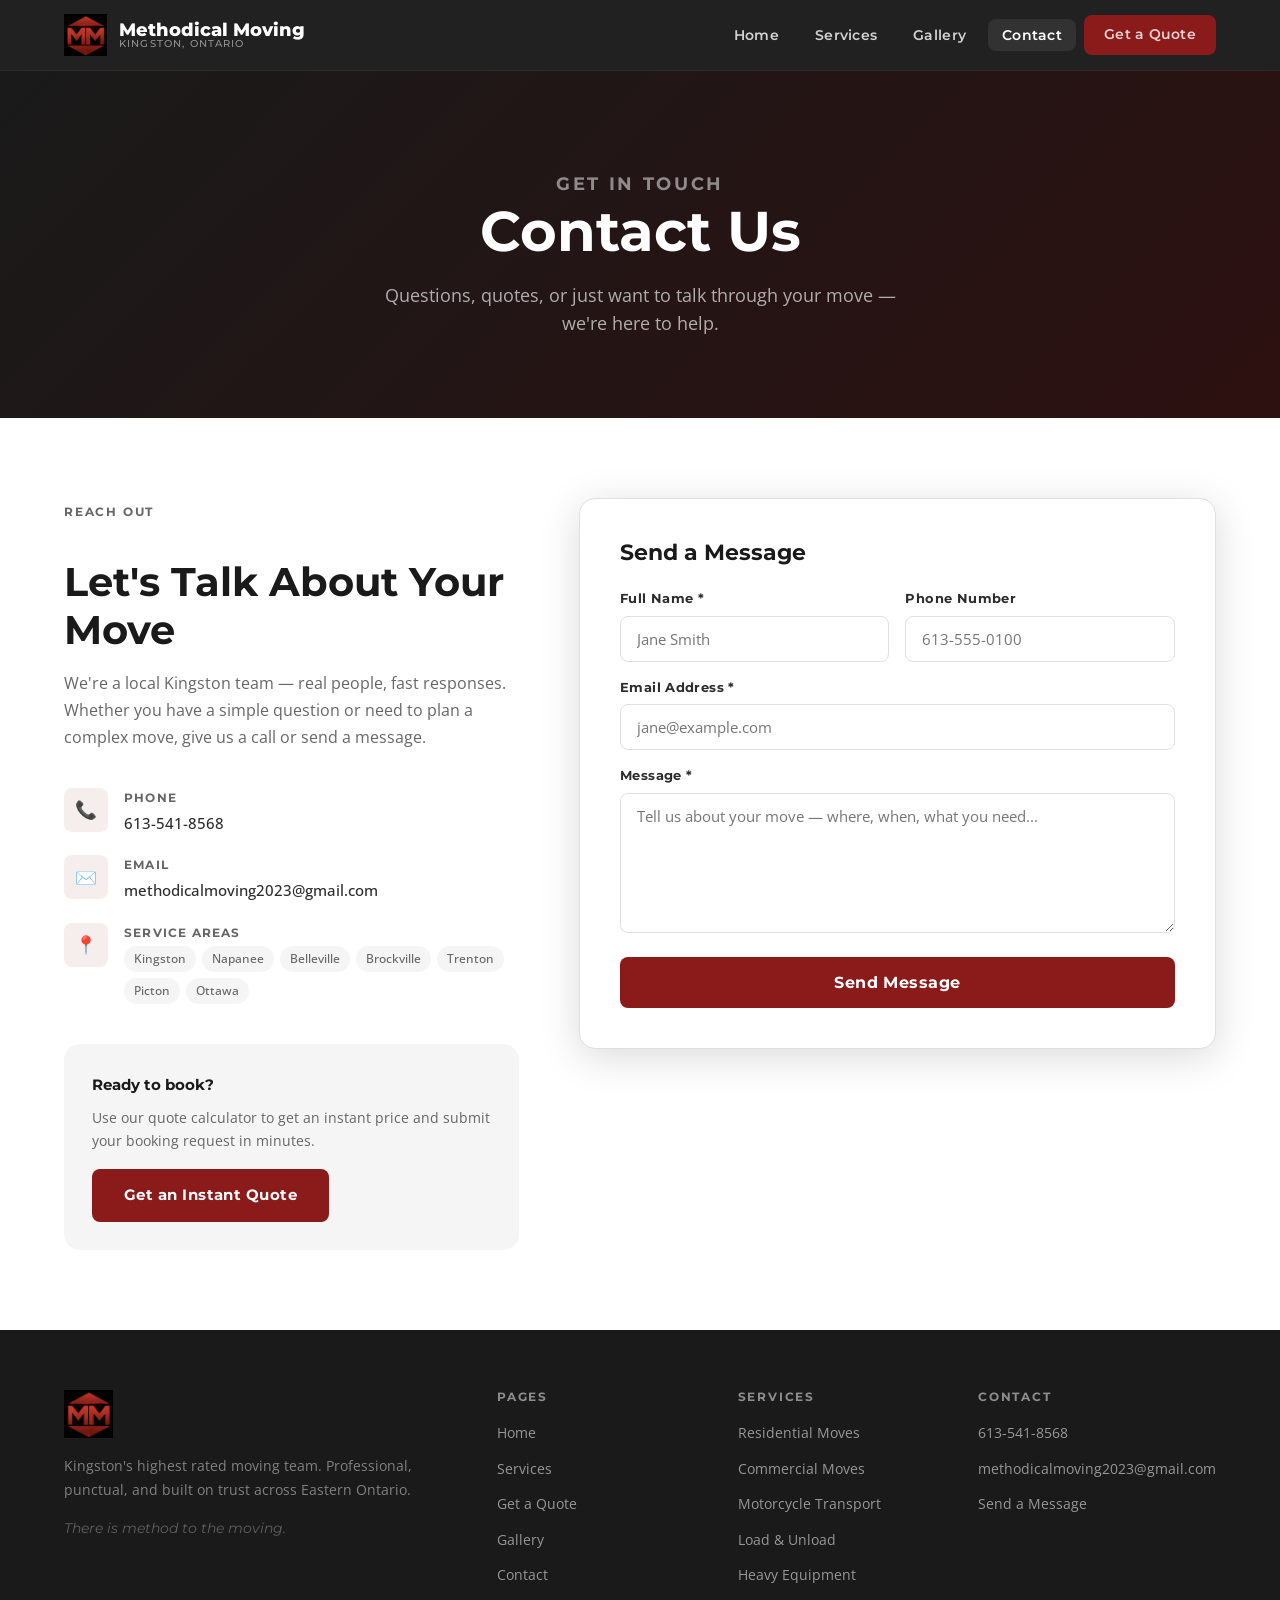
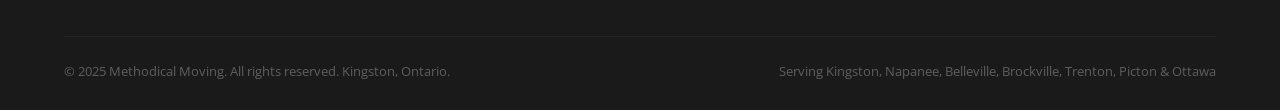
==== website/contact.html @ 70279912 "add all project files" ====
<!DOCTYPE html>
<html lang="en">
<head>
  <meta charset="UTF-8" />
  <meta name="viewport" content="width=device-width, initial-scale=1.0" />
  <meta name="description" content="Contact Methodical Moving — call, email, or send a message. Serving Kingston, Napanee, Belleville, Brockville, Trenton, Picton, and Ottawa." />
  <title>Contact — Methodical Moving</title>
  <link rel="stylesheet" href="css/styles.css" />
  <link rel="icon" href="assets/logo.png" type="image/png" />
</head>
<body>

<!-- NAVBAR -->
<nav class="navbar">
  <div class="navbar-inner">
    <a href="index.html" class="navbar-logo">
      <img src="assets/logo.png" alt="Methodical Moving Logo" onerror="this.style.display='none'" />
      <div class="navbar-logo-text">
        Methodical Moving
        <span>Kingston, Ontario</span>
      </div>
    </a>
    <ul class="navbar-links">
      <li><a href="index.html">Home</a></li>
      <li><a href="services.html">Services</a></li>
      <li><a href="gallery.html">Gallery</a></li>
      <li><a href="contact.html">Contact</a></li>
      <li><a href="quote.html" class="btn btn-primary">Get a Quote</a></li>
    </ul>
    <button class="hamburger" id="hamburger" aria-label="Open menu" aria-expanded="false">
      <span></span><span></span><span></span>
    </button>
  </div>
  <nav class="mobile-nav" id="mobileNav">
    <a href="index.html">Home</a>
    <a href="services.html">Services</a>
    <a href="gallery.html">Gallery</a>
    <a href="contact.html">Contact</a>
    <a href="quote.html" class="btn btn-primary">Get a Free Quote</a>
  </nav>
</nav>

<div class="page-content">

  <section class="page-hero">
    <div class="container">
      <p class="section-label" style="color:rgba(255,255,255,0.5);">Get in Touch</p>
      <h1>Contact Us</h1>
      <p>Questions, quotes, or just want to talk through your move — we're here to help.</p>
    </div>
  </section>

  <section class="contact-section">
    <div class="container">
      <div class="contact-grid">

        <!-- LEFT: INFO -->
        <div class="contact-info">
          <p class="section-label">Reach Out</p>
          <h2>Let's Talk About Your Move</h2>
          <p>We're a local Kingston team — real people, fast responses. Whether you have a simple question or need to plan a complex move, give us a call or send a message.</p>

          <div class="contact-items">

            <div class="contact-item">
              <div class="contact-icon">📞</div>
              <div>
                <div class="contact-item-label">Phone</div>
                <div class="contact-item-value">
                  <a href="tel:6135418568">613-541-8568</a>
                </div>
              </div>
            </div>

            <div class="contact-item">
              <div class="contact-icon">✉️</div>
              <div>
                <div class="contact-item-label">Email</div>
                <div class="contact-item-value">
                  <a href="mailto:methodicalmoving2023@gmail.com">methodicalmoving2023@gmail.com</a>
                </div>
              </div>
            </div>

            <div class="contact-item">
              <div class="contact-icon">📍</div>
              <div>
                <div class="contact-item-label">Service Areas</div>
                <div class="contact-areas">
                  <span class="contact-area-tag">Kingston</span>
                  <span class="contact-area-tag">Napanee</span>
                  <span class="contact-area-tag">Belleville</span>
                  <span class="contact-area-tag">Brockville</span>
                  <span class="contact-area-tag">Trenton</span>
                  <span class="contact-area-tag">Picton</span>
                  <span class="contact-area-tag">Ottawa</span>
                </div>
              </div>
            </div>

          </div>

          <div style="margin-top: 40px; padding: 28px; background: var(--light); border-radius: var(--radius-lg);">
            <p style="font-family:'Montserrat',sans-serif; font-weight:700; font-size:0.95rem; margin-bottom:8px; color:var(--dark);">Ready to book?</p>
            <p style="font-size:0.88rem; color:var(--text-light); margin-bottom:16px;">Use our quote calculator to get an instant price and submit your booking request in minutes.</p>
            <a href="quote.html" class="btn btn-primary">Get an Instant Quote</a>
          </div>
        </div>

        <!-- RIGHT: FORM -->
        <div class="contact-form-card">
          <h3>Send a Message</h3>
          <form id="contactForm" novalidate>
            <div class="form-grid">
              <div class="form-group">
                <label for="cName">Full Name *</label>
                <input type="text" id="cName" name="name" placeholder="Jane Smith" required />
              </div>
              <div class="form-group">
                <label for="cPhone">Phone Number</label>
                <input type="tel" id="cPhone" name="phone" placeholder="613-555-0100" />
              </div>
              <div class="form-group full">
                <label for="cEmail">Email Address *</label>
                <input type="email" id="cEmail" name="email" placeholder="jane@example.com" required />
              </div>
              <div class="form-group full">
                <label for="cMessage">Message *</label>
                <textarea id="cMessage" name="message" placeholder="Tell us about your move — where, when, what you need..." required style="min-height:140px;"></textarea>
              </div>
            </div>
            <div class="form-submit">
              <button type="submit" class="btn btn-primary">Send Message</button>
            </div>
          </form>

          <div class="contact-success" id="contactSuccess">
            <div style="font-size:3rem; margin-bottom:16px;">✓</div>
            <h3>Message Sent!</h3>
            <p>Thanks for reaching out. We'll get back to you shortly — usually within a few hours.</p>
          </div>
        </div>

      </div>
    </div>
  </section>

</div>

<!-- FOOTER -->
<footer class="footer">
  <div class="container">
    <div class="footer-grid">
      <div class="footer-brand">
        <img src="assets/logo.png" alt="Methodical Moving" onerror="this.style.display='none'" />
        <p>Kingston's highest rated moving team. Professional, punctual, and built on trust across Eastern Ontario.</p>
        <div class="footer-slogan">There is method to the moving.</div>
      </div>
      <div class="footer-col">
        <h4>Pages</h4>
        <ul>
          <li><a href="index.html">Home</a></li>
          <li><a href="services.html">Services</a></li>
          <li><a href="quote.html">Get a Quote</a></li>
          <li><a href="gallery.html">Gallery</a></li>
          <li><a href="contact.html">Contact</a></li>
        </ul>
      </div>
      <div class="footer-col">
        <h4>Services</h4>
        <ul>
          <li><a href="services.html">Residential Moves</a></li>
          <li><a href="services.html">Commercial Moves</a></li>
          <li><a href="services.html">Motorcycle Transport</a></li>
          <li><a href="services.html">Load & Unload</a></li>
          <li><a href="services.html">Heavy Equipment</a></li>
        </ul>
      </div>
      <div class="footer-col">
        <h4>Contact</h4>
        <ul>
          <li><a href="tel:6135418568">613-541-8568</a></li>
          <li><a href="mailto:methodicalmoving2023@gmail.com">methodicalmoving2023@gmail.com</a></li>
          <li><a href="contact.html">Send a Message</a></li>
        </ul>
      </div>
    </div>
    <div class="footer-bottom">
      <p>&copy; 2025 Methodical Moving. All rights reserved. Kingston, Ontario.</p>
      <p>Serving Kingston, Napanee, Belleville, Brockville, Trenton, Picton &amp; Ottawa</p>
    </div>
  </div>
</footer>

<script src="js/main.js"></script>
</body>
</html>
---- website/css/styles.css ----
/* ===========================
   METHODICAL MOVING — STYLES
   =========================== */

@import url('https://fonts.googleapis.com/css2?family=Montserrat:wght@400;600;700;800&family=Open+Sans:wght@400;500;600&display=swap');

:root {
  --primary:       #8B1A1A;
  --primary-light: #B22222;
  --primary-dark:  #6B1212;
  --dark:          #1a1a1a;
  --dark-mid:      #2d2d2d;
  --light:         #f5f5f5;
  --white:         #ffffff;
  --text:          #2c2c2c;
  --text-light:    #666666;
  --border:        #e0e0e0;
  --shadow:        0 4px 20px rgba(0,0,0,0.10);
  --shadow-lg:     0 8px 40px rgba(0,0,0,0.15);
  --radius:        8px;
  --radius-lg:     16px;
  --transition:    0.25s ease;
  --max-width:     1200px;
}

/* RESET */
*, *::before, *::after { box-sizing: border-box; margin: 0; padding: 0; }
html { scroll-behavior: smooth; }
body {
  font-family: 'Open Sans', sans-serif;
  color: var(--text);
  background: var(--white);
  line-height: 1.6;
  -webkit-font-smoothing: antialiased;
}
img { max-width: 100%; height: auto; display: block; }
a { text-decoration: none; color: inherit; }
ul { list-style: none; }
button { cursor: pointer; border: none; background: none; font-family: inherit; }

/* TYPOGRAPHY */
h1, h2, h3, h4 {
  font-family: 'Montserrat', sans-serif;
  font-weight: 700;
  line-height: 1.2;
}
h1 { font-size: clamp(2rem, 5vw, 3.5rem); }
h2 { font-size: clamp(1.6rem, 3.5vw, 2.5rem); }
h3 { font-size: clamp(1.1rem, 2vw, 1.4rem); }

/* LAYOUT */
.container {
  max-width: var(--max-width);
  margin: 0 auto;
  padding: 0 24px;
}
section { padding: 80px 0; }
.section-label {
  display: inline-block;
  font-family: 'Montserrat', sans-serif;
  font-size: 0.75rem;
  font-weight: 700;
  letter-spacing: 0.15em;
  text-transform: uppercase;
  color: var(--primary);
  margin-bottom: 12px;
}
.section-title {
  margin-bottom: 16px;
  color: var(--dark);
}
.section-subtitle {
  font-size: 1.05rem;
  color: var(--text-light);
  max-width: 620px;
  margin-bottom: 48px;
}

/* BUTTONS */
.btn {
  display: inline-flex;
  align-items: center;
  gap: 8px;
  padding: 14px 32px;
  border-radius: var(--radius);
  font-family: 'Montserrat', sans-serif;
  font-size: 0.95rem;
  font-weight: 700;
  letter-spacing: 0.03em;
  transition: all var(--transition);
}
.btn-primary {
  background: var(--primary);
  color: var(--white);
}
.btn-primary:hover {
  background: var(--primary-light);
  transform: translateY(-2px);
  box-shadow: 0 6px 20px rgba(139,26,26,0.4);
}
.btn-outline {
  border: 2px solid var(--white);
  color: var(--white);
}
.btn-outline:hover {
  background: var(--white);
  color: var(--primary);
}
.btn-dark {
  background: var(--dark);
  color: var(--white);
}
.btn-dark:hover {
  background: var(--dark-mid);
  transform: translateY(-2px);
}
.btn-lg { padding: 18px 40px; font-size: 1.05rem; }

/* ===========================
   NAVBAR
   =========================== */
.navbar {
  position: fixed;
  top: 0; left: 0; right: 0;
  z-index: 1000;
  background: rgba(26,26,26,0.97);
  backdrop-filter: blur(12px);
  border-bottom: 1px solid rgba(255,255,255,0.06);
  transition: all var(--transition);
}
.navbar-inner {
  display: flex;
  align-items: center;
  justify-content: space-between;
  height: 70px;
  max-width: var(--max-width);
  margin: 0 auto;
  padding: 0 24px;
}
.navbar-logo {
  display: flex;
  align-items: center;
  gap: 12px;
}
.navbar-logo img {
  height: 42px;
  width: auto;
}
.navbar-logo-text {
  font-family: 'Montserrat', sans-serif;
  font-weight: 800;
  font-size: 1.1rem;
  color: var(--white);
  line-height: 1.1;
}
.navbar-logo-text span {
  display: block;
  font-size: 0.6rem;
  font-weight: 500;
  letter-spacing: 0.12em;
  text-transform: uppercase;
  color: rgba(255,255,255,0.5);
}
.navbar-links {
  display: flex;
  align-items: center;
  gap: 8px;
}
.navbar-links a {
  font-family: 'Montserrat', sans-serif;
  font-size: 0.85rem;
  font-weight: 600;
  color: rgba(255,255,255,0.8);
  padding: 8px 14px;
  border-radius: var(--radius);
  transition: all var(--transition);
  letter-spacing: 0.02em;
}
.navbar-links a:hover,
.navbar-links a.active {
  color: var(--white);
  background: rgba(255,255,255,0.08);
}
.navbar-links .btn-primary {
  padding: 9px 20px;
  font-size: 0.85rem;
}
.navbar-links .btn-primary:hover {
  transform: none;
}
.hamburger {
  display: none;
  flex-direction: column;
  gap: 5px;
  padding: 6px;
  border-radius: var(--radius);
  transition: background var(--transition);
}
.hamburger:hover { background: rgba(255,255,255,0.08); }
.hamburger span {
  display: block;
  width: 24px;
  height: 2px;
  background: var(--white);
  border-radius: 2px;
  transition: all var(--transition);
}
.hamburger.open span:nth-child(1) { transform: translateY(7px) rotate(45deg); }
.hamburger.open span:nth-child(2) { opacity: 0; }
.hamburger.open span:nth-child(3) { transform: translateY(-7px) rotate(-45deg); }

/* Mobile Nav */
.mobile-nav {
  display: none;
  flex-direction: column;
  background: var(--dark-mid);
  border-top: 1px solid rgba(255,255,255,0.08);
  padding: 16px 24px;
  gap: 4px;
}
.mobile-nav.open { display: flex; }
.mobile-nav a {
  font-family: 'Montserrat', sans-serif;
  font-size: 0.95rem;
  font-weight: 600;
  color: rgba(255,255,255,0.85);
  padding: 12px 16px;
  border-radius: var(--radius);
  transition: all var(--transition);
}
.mobile-nav a:hover { background: rgba(255,255,255,0.08); color: var(--white); }
.mobile-nav .btn-primary {
  margin-top: 8px;
  text-align: center;
  padding: 14px;
  justify-content: center;
}

/* Page offset for fixed nav */
.page-content { padding-top: 70px; }

/* ===========================
   HERO
   =========================== */
.hero {
  min-height: 100vh;
  background: linear-gradient(135deg, #1a1a1a 0%, #2d1010 50%, #1a1a1a 100%);
  display: flex;
  align-items: center;
  position: relative;
  overflow: hidden;
}
.hero::before {
  content: '';
  position: absolute;
  inset: 0;
  background:
    radial-gradient(ellipse at 20% 50%, rgba(139,26,26,0.2) 0%, transparent 60%),
    radial-gradient(ellipse at 80% 20%, rgba(139,26,26,0.1) 0%, transparent 50%);
}
.hero-inner {
  position: relative;
  z-index: 1;
  display: flex;
  align-items: center;
  gap: 60px;
  padding: 100px 0 80px;
}
.hero-content { flex: 1; }
.hero-logo {
  width: 160px;
  margin-bottom: 32px;
}
.hero-eyebrow {
  font-family: 'Montserrat', sans-serif;
  font-size: 0.75rem;
  font-weight: 700;
  letter-spacing: 0.2em;
  text-transform: uppercase;
  color: var(--primary-light);
  margin-bottom: 16px;
}
.hero h1 {
  color: var(--white);
  margin-bottom: 20px;
  font-weight: 800;
}
.hero h1 em {
  font-style: normal;
  color: var(--primary-light);
}
.hero-sub {
  font-size: 1.15rem;
  color: rgba(255,255,255,0.7);
  margin-bottom: 12px;
}
.hero-slogan {
  font-family: 'Montserrat', sans-serif;
  font-size: 1rem;
  font-style: italic;
  color: rgba(255,255,255,0.45);
  margin-bottom: 40px;
  letter-spacing: 0.02em;
}
.hero-actions {
  display: flex;
  gap: 16px;
  flex-wrap: wrap;
}
.hero-badges {
  display: flex;
  gap: 24px;
  margin-top: 48px;
  flex-wrap: wrap;
}
.hero-badge {
  display: flex;
  align-items: center;
  gap: 8px;
  color: rgba(255,255,255,0.6);
  font-size: 0.85rem;
  font-family: 'Montserrat', sans-serif;
  font-weight: 600;
}
.hero-badge svg { color: var(--primary-light); }

/* ===========================
   ABOUT
   =========================== */
.about { background: var(--white); }
.about-grid {
  display: grid;
  grid-template-columns: 1fr 1fr;
  gap: 80px;
  align-items: center;
}
.about-stats {
  display: grid;
  grid-template-columns: 1fr 1fr;
  gap: 24px;
  margin-top: 40px;
}
.stat-card {
  background: var(--light);
  border-radius: var(--radius-lg);
  padding: 24px;
  border-left: 4px solid var(--primary);
}
.stat-number {
  font-family: 'Montserrat', sans-serif;
  font-size: 2rem;
  font-weight: 800;
  color: var(--primary);
  line-height: 1;
  margin-bottom: 4px;
}
.stat-label {
  font-size: 0.85rem;
  color: var(--text-light);
  font-weight: 500;
}
.about-image-wrap {
  position: relative;
  border-radius: var(--radius-lg);
  overflow: hidden;
  box-shadow: var(--shadow-lg);
}
.about-image-wrap img {
  width: 100%;
  height: 420px;
  object-fit: cover;
}
.about-image-badge {
  position: absolute;
  bottom: 20px;
  left: 20px;
  background: var(--primary);
  color: var(--white);
  padding: 12px 20px;
  border-radius: var(--radius);
  font-family: 'Montserrat', sans-serif;
  font-weight: 700;
  font-size: 0.9rem;
}

/* ===========================
   SERVICES PREVIEW
   =========================== */
.services-preview { background: var(--light); }
.services-grid {
  display: grid;
  grid-template-columns: repeat(auto-fit, minmax(220px, 1fr));
  gap: 24px;
}
.service-card {
  background: var(--white);
  border-radius: var(--radius-lg);
  padding: 32px 24px;
  box-shadow: var(--shadow);
  transition: all var(--transition);
  border-bottom: 3px solid transparent;
}
.service-card:hover {
  transform: translateY(-6px);
  box-shadow: var(--shadow-lg);
  border-bottom-color: var(--primary);
}
.service-icon {
  width: 52px;
  height: 52px;
  background: rgba(139,26,26,0.08);
  border-radius: var(--radius);
  display: flex;
  align-items: center;
  justify-content: center;
  margin-bottom: 20px;
  color: var(--primary);
  font-size: 1.5rem;
}
.service-card h3 {
  margin-bottom: 10px;
  font-size: 1.05rem;
}
.service-card p {
  font-size: 0.9rem;
  color: var(--text-light);
  line-height: 1.6;
}

/* ===========================
   TESTIMONIALS
   =========================== */
.testimonials { background: var(--dark); }
.testimonials .section-label { color: var(--primary-light); }
.testimonials .section-title { color: var(--white); }
.testimonials .section-subtitle { color: rgba(255,255,255,0.55); }
.testimonials-grid {
  display: grid;
  grid-template-columns: repeat(auto-fit, minmax(300px, 1fr));
  gap: 24px;
}
.testimonial-card {
  background: var(--dark-mid);
  border-radius: var(--radius-lg);
  padding: 28px;
  border: 1px solid rgba(255,255,255,0.06);
  transition: all var(--transition);
}
.testimonial-card:hover {
  border-color: rgba(139,26,26,0.4);
  transform: translateY(-4px);
}
.stars {
  display: flex;
  gap: 3px;
  margin-bottom: 16px;
}
.stars span { color: #FFB800; font-size: 1rem; }
.testimonial-text {
  color: rgba(255,255,255,0.8);
  font-size: 0.93rem;
  line-height: 1.7;
  margin-bottom: 20px;
  font-style: italic;
}
.testimonial-author {
  display: flex;
  align-items: center;
  gap: 12px;
}
.author-avatar {
  width: 40px;
  height: 40px;
  border-radius: 50%;
  background: var(--primary);
  display: flex;
  align-items: center;
  justify-content: center;
  font-family: 'Montserrat', sans-serif;
  font-weight: 700;
  font-size: 0.9rem;
  color: var(--white);
  flex-shrink: 0;
}
.author-name {
  font-family: 'Montserrat', sans-serif;
  font-weight: 600;
  font-size: 0.9rem;
  color: var(--white);
}
.author-date {
  font-size: 0.78rem;
  color: rgba(255,255,255,0.35);
}

/* ===========================
   CTA BANNER
   =========================== */
.cta-banner {
  background: linear-gradient(135deg, var(--primary-dark), var(--primary-light));
  padding: 80px 0;
  text-align: center;
}
.cta-banner h2 {
  color: var(--white);
  margin-bottom: 16px;
}
.cta-banner p {
  color: rgba(255,255,255,0.8);
  font-size: 1.1rem;
  margin-bottom: 36px;
  max-width: 520px;
  margin-left: auto;
  margin-right: auto;
}

/* ===========================
   SERVICES PAGE
   =========================== */
.page-hero {
  background: linear-gradient(135deg, #1a1a1a 0%, #2d1010 100%);
  padding: 100px 0 80px;
  text-align: center;
}
.page-hero h1 { color: var(--white); margin-bottom: 16px; }
.page-hero p {
  color: rgba(255,255,255,0.65);
  font-size: 1.1rem;
  max-width: 540px;
  margin: 0 auto;
}

.services-full { background: var(--white); }
.service-row {
  display: grid;
  grid-template-columns: 80px 1fr;
  gap: 28px;
  padding: 36px 0;
  border-bottom: 1px solid var(--border);
  align-items: start;
}
.service-row:last-child { border-bottom: none; }
.service-row-icon {
  width: 64px;
  height: 64px;
  background: rgba(139,26,26,0.08);
  border-radius: var(--radius-lg);
  display: flex;
  align-items: center;
  justify-content: center;
  font-size: 1.8rem;
  flex-shrink: 0;
  color: var(--primary);
}
.service-row-content h3 {
  font-size: 1.3rem;
  margin-bottom: 10px;
  color: var(--dark);
}
.service-row-content p {
  color: var(--text-light);
  line-height: 1.7;
  margin-bottom: 14px;
}
.service-tags {
  display: flex;
  flex-wrap: wrap;
  gap: 8px;
}
.service-tag {
  background: var(--light);
  color: var(--text-light);
  font-size: 0.78rem;
  font-weight: 600;
  padding: 4px 12px;
  border-radius: 20px;
  font-family: 'Montserrat', sans-serif;
}
.service-areas {
  background: var(--light);
  border-radius: var(--radius-lg);
  padding: 32px;
  margin-top: 48px;
}
.service-areas h3 {
  margin-bottom: 16px;
  color: var(--dark);
}
.area-pills {
  display: flex;
  flex-wrap: wrap;
  gap: 10px;
}
.area-pill {
  background: var(--white);
  border: 1.5px solid var(--border);
  border-radius: 30px;
  padding: 8px 20px;
  font-family: 'Montserrat', sans-serif;
  font-size: 0.85rem;
  font-weight: 600;
  color: var(--text);
  display: flex;
  align-items: center;
  gap: 6px;
}
.area-pill::before {
  content: '📍';
  font-size: 0.8rem;
}

/* ===========================
   QUOTE CALCULATOR
   =========================== */
.quote-section { background: var(--light); }
.quote-card {
  background: var(--white);
  border-radius: var(--radius-lg);
  box-shadow: var(--shadow-lg);
  padding: 48px;
  max-width: 780px;
  margin: 0 auto;
}
.quote-step { margin-bottom: 40px; }
.quote-step-label {
  font-family: 'Montserrat', sans-serif;
  font-size: 0.7rem;
  font-weight: 700;
  text-transform: uppercase;
  letter-spacing: 0.15em;
  color: var(--primary);
  margin-bottom: 8px;
}
.quote-step h3 {
  font-size: 1.15rem;
  margin-bottom: 20px;
  color: var(--dark);
}
.city-grid {
  display: grid;
  grid-template-columns: repeat(auto-fill, minmax(130px, 1fr));
  gap: 10px;
}
.city-btn {
  padding: 14px 10px;
  border-radius: var(--radius);
  border: 2px solid var(--border);
  background: var(--white);
  font-family: 'Montserrat', sans-serif;
  font-size: 0.88rem;
  font-weight: 600;
  color: var(--text);
  text-align: center;
  transition: all var(--transition);
  cursor: pointer;
}
.city-btn:hover {
  border-color: var(--primary);
  color: var(--primary);
}
.city-btn.selected {
  border-color: var(--primary);
  background: var(--primary);
  color: var(--white);
}
.helpers-grid {
  display: grid;
  grid-template-columns: repeat(4, 1fr);
  gap: 10px;
}
.helper-btn {
  padding: 18px 10px;
  border-radius: var(--radius);
  border: 2px solid var(--border);
  background: var(--white);
  font-family: 'Montserrat', sans-serif;
  font-weight: 700;
  font-size: 1.3rem;
  color: var(--text);
  text-align: center;
  transition: all var(--transition);
  cursor: pointer;
}
.helper-btn span {
  display: block;
  font-size: 0.7rem;
  font-weight: 600;
  color: var(--text-light);
  margin-top: 4px;
}
.helper-btn:hover {
  border-color: var(--primary);
  color: var(--primary);
}
.helper-btn.selected {
  border-color: var(--primary);
  background: var(--primary);
  color: var(--white);
}
.helper-btn.selected span { color: rgba(255,255,255,0.7); }

/* Slider */
.slider-wrap { position: relative; }
.hours-slider {
  width: 100%;
  -webkit-appearance: none;
  height: 6px;
  border-radius: 3px;
  background: var(--border);
  outline: none;
  cursor: pointer;
  margin: 16px 0;
}
.hours-slider::-webkit-slider-thumb {
  -webkit-appearance: none;
  width: 24px;
  height: 24px;
  border-radius: 50%;
  background: var(--primary);
  cursor: pointer;
  box-shadow: 0 2px 8px rgba(139,26,26,0.4);
  transition: transform var(--transition);
}
.hours-slider::-webkit-slider-thumb:hover { transform: scale(1.2); }
.slider-labels {
  display: flex;
  justify-content: space-between;
  font-size: 0.78rem;
  color: var(--text-light);
  font-family: 'Montserrat', sans-serif;
  font-weight: 600;
}
.hours-display {
  text-align: center;
  font-family: 'Montserrat', sans-serif;
  font-size: 1.8rem;
  font-weight: 800;
  color: var(--primary);
  margin-bottom: 8px;
}
.hours-display span { font-size: 1rem; font-weight: 600; color: var(--text-light); }

/* Price Display */
.price-display {
  background: linear-gradient(135deg, var(--dark), var(--dark-mid));
  border-radius: var(--radius-lg);
  padding: 36px;
  text-align: center;
  margin-bottom: 32px;
}
.price-label {
  font-family: 'Montserrat', sans-serif;
  font-size: 0.75rem;
  font-weight: 700;
  letter-spacing: 0.15em;
  text-transform: uppercase;
  color: rgba(255,255,255,0.5);
  margin-bottom: 12px;
}
.price-amount {
  font-family: 'Montserrat', sans-serif;
  font-size: clamp(3rem, 8vw, 4.5rem);
  font-weight: 800;
  color: var(--white);
  line-height: 1;
  margin-bottom: 8px;
  transition: all 0.3s ease;
}
.price-placeholder {
  font-family: 'Montserrat', sans-serif;
  font-size: 1.2rem;
  color: rgba(255,255,255,0.35);
  font-style: italic;
}
.price-breakdown {
  font-size: 0.83rem;
  color: rgba(255,255,255,0.45);
  margin-top: 8px;
}
.price-note {
  background: rgba(139,26,26,0.08);
  border-left: 3px solid var(--primary);
  border-radius: 0 var(--radius) var(--radius) 0;
  padding: 14px 18px;
  font-size: 0.88rem;
  color: var(--text-light);
  margin-bottom: 40px;
  line-height: 1.6;
}

/* Booking Form */
.booking-form { border-top: 1px solid var(--border); padding-top: 40px; }
.booking-form h3 {
  margin-bottom: 8px;
  color: var(--dark);
}
.booking-form .form-sub {
  color: var(--text-light);
  font-size: 0.9rem;
  margin-bottom: 28px;
}
.form-grid {
  display: grid;
  grid-template-columns: 1fr 1fr;
  gap: 16px;
}
.form-group { display: flex; flex-direction: column; gap: 6px; }
.form-group.full { grid-column: 1 / -1; }
.form-group label {
  font-family: 'Montserrat', sans-serif;
  font-size: 0.8rem;
  font-weight: 700;
  color: var(--text);
  letter-spacing: 0.03em;
}
.form-group input,
.form-group select,
.form-group textarea {
  padding: 12px 16px;
  border: 1.5px solid var(--border);
  border-radius: var(--radius);
  font-family: 'Open Sans', sans-serif;
  font-size: 0.95rem;
  color: var(--text);
  background: var(--white);
  transition: border-color var(--transition);
  outline: none;
}
.form-group input:focus,
.form-group select:focus,
.form-group textarea:focus {
  border-color: var(--primary);
  box-shadow: 0 0 0 3px rgba(139,26,26,0.08);
}
.form-group textarea { min-height: 100px; resize: vertical; }
.form-submit {
  margin-top: 24px;
  text-align: center;
}
.form-submit .btn {
  width: 100%;
  justify-content: center;
  padding: 16px;
  font-size: 1rem;
}

/* Payment success */
.payment-info {
  display: none;
  background: linear-gradient(135deg, #0d4a0d, #1a6b1a);
  border-radius: var(--radius-lg);
  padding: 36px;
  text-align: center;
  margin-top: 24px;
}
.payment-info.show { display: block; }
.payment-info h3 {
  color: var(--white);
  font-size: 1.4rem;
  margin-bottom: 12px;
}
.payment-info p {
  color: rgba(255,255,255,0.85);
  margin-bottom: 20px;
  line-height: 1.6;
}
.payment-method {
  background: rgba(255,255,255,0.1);
  border-radius: var(--radius);
  padding: 16px 24px;
  display: inline-block;
  color: var(--white);
  font-family: 'Montserrat', sans-serif;
  font-weight: 600;
  font-size: 0.95rem;
}

/* ===========================
   GALLERY
   =========================== */
.gallery-section { background: var(--white); }
.gallery-grid {
  display: grid;
  grid-template-columns: repeat(auto-fill, minmax(280px, 1fr));
  gap: 20px;
}
.gallery-item {
  border-radius: var(--radius-lg);
  overflow: hidden;
  box-shadow: var(--shadow);
  transition: all var(--transition);
  position: relative;
  background: var(--light);
}
.gallery-item:hover {
  transform: translateY(-6px);
  box-shadow: var(--shadow-lg);
}
.gallery-item img {
  width: 100%;
  height: 240px;
  object-fit: cover;
  transition: transform 0.4s ease;
}
.gallery-item:hover img { transform: scale(1.05); }
.gallery-caption {
  padding: 14px 16px;
  font-family: 'Montserrat', sans-serif;
  font-size: 0.85rem;
  font-weight: 600;
  color: var(--text);
}

/* ===========================
   CONTACT
   =========================== */
.contact-section { background: var(--white); }
.contact-grid {
  display: grid;
  grid-template-columns: 1fr 1.4fr;
  gap: 60px;
  align-items: start;
}
.contact-info h2 { margin-bottom: 16px; color: var(--dark); }
.contact-info p {
  color: var(--text-light);
  margin-bottom: 36px;
  line-height: 1.7;
}
.contact-items { display: flex; flex-direction: column; gap: 20px; }
.contact-item {
  display: flex;
  gap: 16px;
  align-items: flex-start;
}
.contact-icon {
  width: 44px;
  height: 44px;
  border-radius: var(--radius);
  background: rgba(139,26,26,0.08);
  display: flex;
  align-items: center;
  justify-content: center;
  font-size: 1.1rem;
  flex-shrink: 0;
  color: var(--primary);
}
.contact-item-label {
  font-family: 'Montserrat', sans-serif;
  font-size: 0.75rem;
  font-weight: 700;
  text-transform: uppercase;
  letter-spacing: 0.1em;
  color: var(--text-light);
  margin-bottom: 4px;
}
.contact-item-value {
  font-size: 0.95rem;
  color: var(--text);
  font-weight: 500;
}
.contact-item-value a:hover { color: var(--primary); }
.contact-areas {
  display: flex;
  flex-wrap: wrap;
  gap: 6px;
  margin-top: 4px;
}
.contact-area-tag {
  background: var(--light);
  padding: 3px 10px;
  border-radius: 20px;
  font-size: 0.78rem;
  color: var(--text-light);
  font-weight: 500;
}
.contact-form-card {
  background: var(--white);
  border-radius: var(--radius-lg);
  box-shadow: var(--shadow-lg);
  padding: 40px;
  border: 1px solid var(--border);
}
.contact-form-card h3 { margin-bottom: 24px; color: var(--dark); }
.contact-success {
  display: none;
  text-align: center;
  padding: 40px 20px;
}
.contact-success.show { display: block; }
.contact-success h3 { color: var(--primary); margin-bottom: 12px; }
.contact-success p { color: var(--text-light); }

/* ===========================
   FOOTER
   =========================== */
.footer {
  background: var(--dark);
  padding: 60px 0 28px;
}
.footer-grid {
  display: grid;
  grid-template-columns: 2fr 1fr 1fr 1fr;
  gap: 48px;
  margin-bottom: 48px;
}
.footer-brand img { height: 48px; margin-bottom: 16px; }
.footer-brand p {
  color: rgba(255,255,255,0.45);
  font-size: 0.88rem;
  line-height: 1.7;
  margin-bottom: 16px;
}
.footer-slogan {
  font-family: 'Montserrat', sans-serif;
  font-style: italic;
  font-size: 0.85rem;
  color: rgba(255,255,255,0.3);
}
.footer-col h4 {
  font-family: 'Montserrat', sans-serif;
  font-size: 0.75rem;
  font-weight: 700;
  letter-spacing: 0.15em;
  text-transform: uppercase;
  color: rgba(255,255,255,0.5);
  margin-bottom: 16px;
}
.footer-col ul { display: flex; flex-direction: column; gap: 10px; }
.footer-col ul a {
  font-size: 0.88rem;
  color: rgba(255,255,255,0.55);
  transition: color var(--transition);
}
.footer-col ul a:hover { color: var(--white); }
.footer-bottom {
  border-top: 1px solid rgba(255,255,255,0.06);
  padding-top: 24px;
  display: flex;
  justify-content: space-between;
  align-items: center;
  flex-wrap: wrap;
  gap: 12px;
}
.footer-bottom p {
  font-size: 0.8rem;
  color: rgba(255,255,255,0.3);
}

/* ===========================
   UTILITIES
   =========================== */
.text-center { text-align: center; }
.text-center .section-subtitle { margin-left: auto; margin-right: auto; }

/* ===========================
   RESPONSIVE
   =========================== */
@media (max-width: 900px) {
  section { padding: 60px 0; }
  .hero-inner { flex-direction: column; text-align: center; padding: 80px 0 60px; }
  .hero-actions { justify-content: center; }
  .hero-badges { justify-content: center; }
  .hero-logo { margin: 0 auto 24px; }
  .about-grid { grid-template-columns: 1fr; gap: 40px; }
  .about-image-wrap { order: -1; }
  .about-image-wrap img { height: 300px; }
  .contact-grid { grid-template-columns: 1fr; gap: 40px; }
  .footer-grid { grid-template-columns: 1fr 1fr; gap: 32px; }
  .form-grid { grid-template-columns: 1fr; }
  .quote-card { padding: 32px 24px; }
  .helpers-grid { grid-template-columns: repeat(2, 1fr); }
}

@media (max-width: 640px) {
  .navbar-links { display: none; }
  .hamburger { display: flex; }
  section { padding: 48px 0; }
  .services-grid { grid-template-columns: 1fr; }
  .testimonials-grid { grid-template-columns: 1fr; }
  .gallery-grid { grid-template-columns: repeat(2, 1fr); gap: 12px; }
  .gallery-item img { height: 160px; }
  .footer-grid { grid-template-columns: 1fr; gap: 28px; }
  .footer-bottom { flex-direction: column; text-align: center; }
  .city-grid { grid-template-columns: repeat(2, 1fr); }
  .helpers-grid { grid-template-columns: repeat(2, 1fr); }
  .price-amount { font-size: 3rem; }
  .about-stats { grid-template-columns: 1fr; }
}
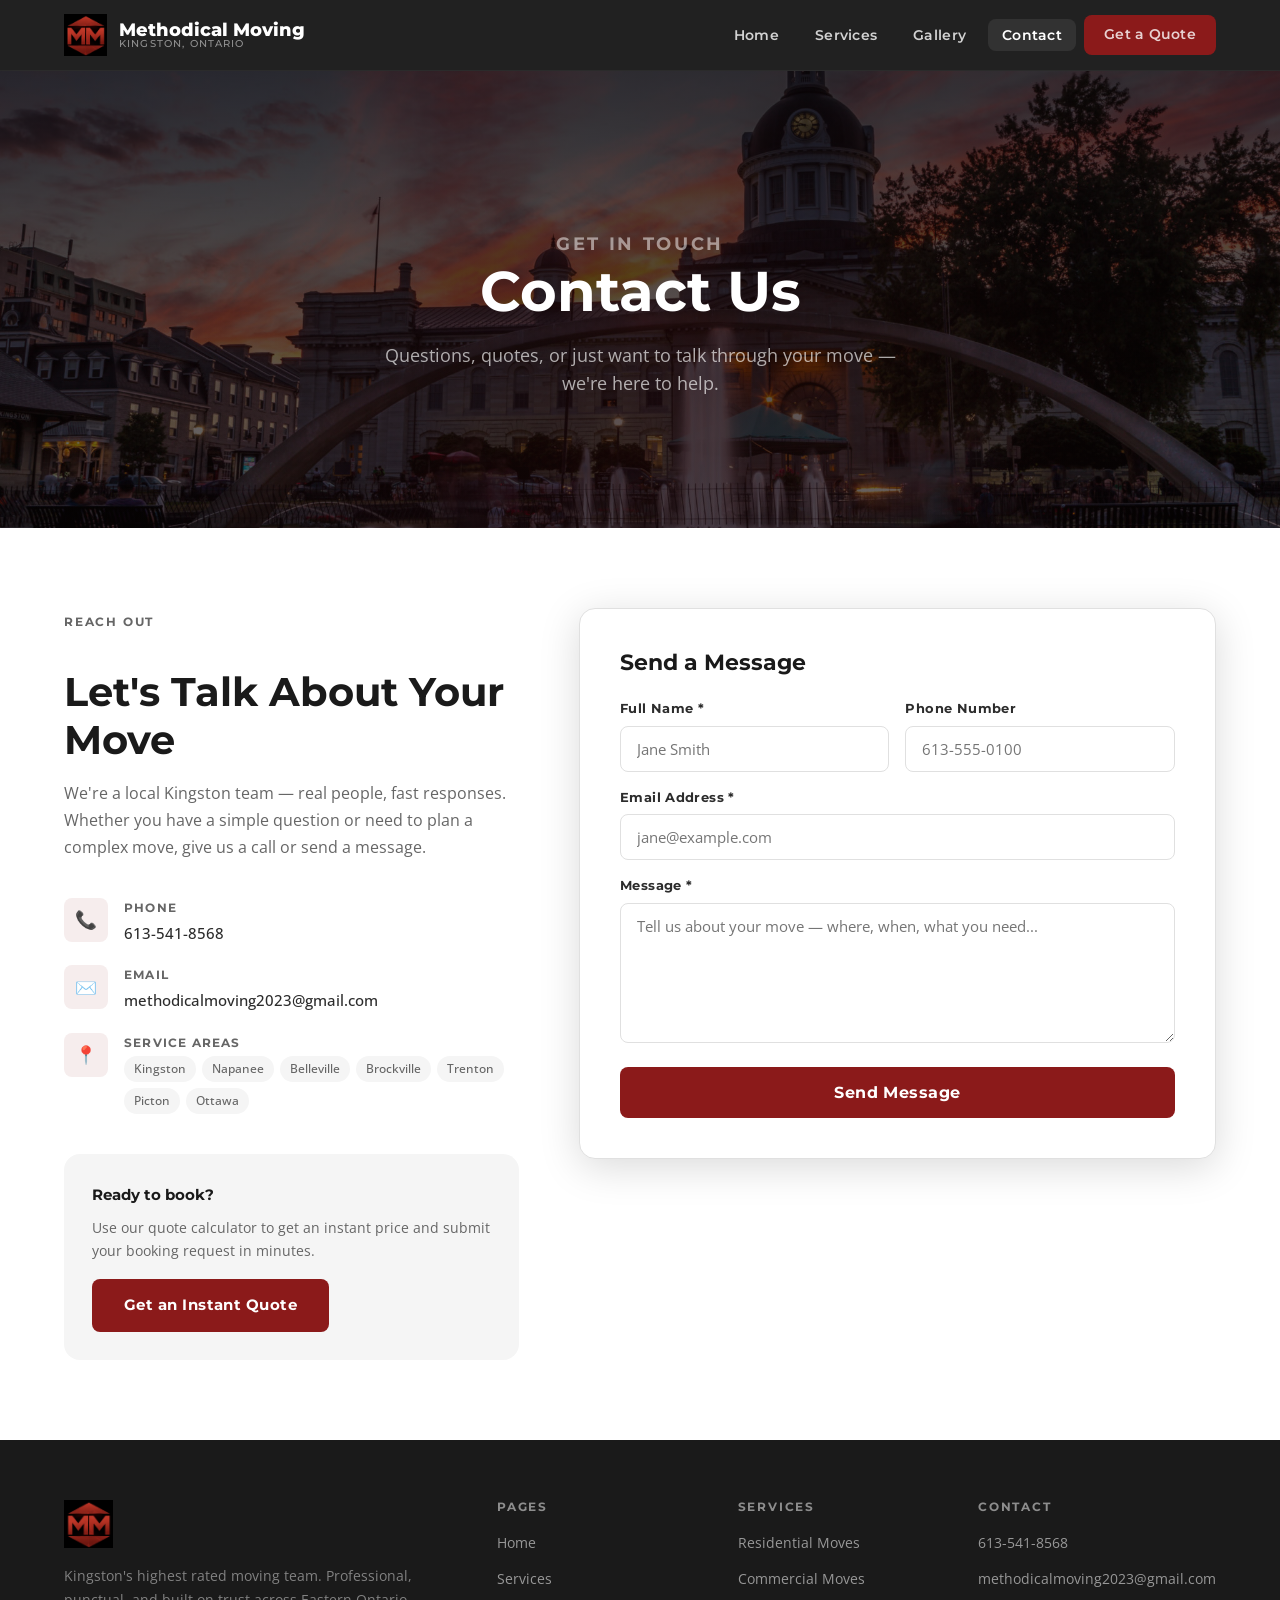
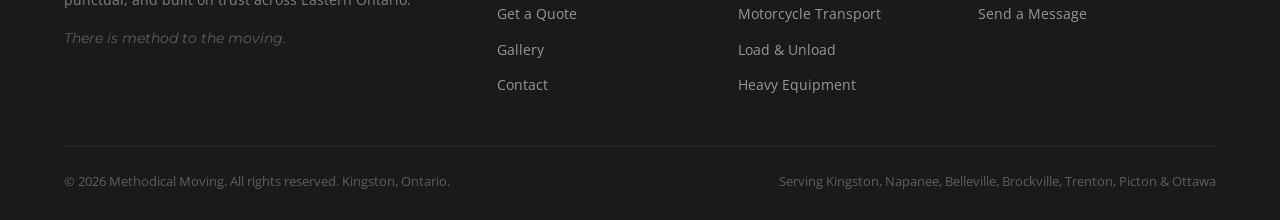
==== commit 65de7990: "UX improvements: copyright year, gallery captions, taller page-hero, phone in hero, mobile call butt" ====
--- a/website/contact.html
+++ b/website/contact.html
@@ -186,12 +186,16 @@
       </div>
     </div>
     <div class="footer-bottom">
-      <p>&copy; 2025 Methodical Moving. All rights reserved. Kingston, Ontario.</p>
+      <p>&copy; 2026 Methodical Moving. All rights reserved. Kingston, Ontario.</p>
       <p>Serving Kingston, Napanee, Belleville, Brockville, Trenton, Picton &amp; Ottawa</p>
     </div>
   </div>
 </footer>
 
+<a href="tel:6135418568" class="mobile-call-btn">
+  <svg width="18" height="18" viewBox="0 0 24 24" fill="currentColor"><path d="M6.6 10.8c1.4 2.8 3.8 5.1 6.6 6.6l2.2-2.2c.3-.3.7-.4 1-.2 1.1.4 2.3.6 3.6.6.6 0 1 .4 1 1V20c0 .6-.4 1-1 1-9.4 0-17-7.6-17-17 0-.6.4-1 1-1h3.5c.6 0 1 .4 1 1 0 1.3.2 2.5.6 3.6.1.3 0 .7-.2 1L6.6 10.8z"/></svg>
+  Call Now — 613-541-8568
+</a>
 <script src="js/main.js"></script>
 </body>
 </html>
--- a/website/css/styles.css
+++ b/website/css/styles.css
@@ -244,7 +244,7 @@
    =========================== */
 .hero {
   min-height: 100vh;
-  background: linear-gradient(135deg, #1a1a1a 0%, #2d1010 50%, #1a1a1a 100%);
+  background: url('../assets/kingston-hero.jpg') center 65% / cover no-repeat;
   display: flex;
   align-items: center;
   position: relative;
@@ -254,13 +254,15 @@
   content: '';
   position: absolute;
   inset: 0;
+  z-index: 1;
   background:
-    radial-gradient(ellipse at 20% 50%, rgba(139,26,26,0.2) 0%, transparent 60%),
-    radial-gradient(ellipse at 80% 20%, rgba(139,26,26,0.1) 0%, transparent 50%);
+    linear-gradient(to bottom, rgba(6,3,3,0.78) 0%, rgba(6,3,3,0.58) 60%, rgba(6,3,3,0.70) 100%),
+    radial-gradient(ellipse at 20% 50%, rgba(139,26,26,0.25) 0%, transparent 60%),
+    radial-gradient(ellipse at 80% 20%, rgba(139,26,26,0.12) 0%, transparent 50%);
 }
 .hero-inner {
   position: relative;
-  z-index: 1;
+  z-index: 2;
   display: flex;
   align-items: center;
   gap: 60px;
@@ -307,6 +309,21 @@
   gap: 16px;
   flex-wrap: wrap;
 }
+.hero-phone {
+  display: inline-flex;
+  align-items: center;
+  gap: 8px;
+  margin-top: 20px;
+  color: rgba(255,255,255,0.75);
+  font-family: 'Montserrat', sans-serif;
+  font-size: 1rem;
+  font-weight: 600;
+  letter-spacing: 0.04em;
+  transition: color var(--transition);
+}
+.hero-phone:hover { color: var(--white); }
+.hero-phone svg { color: var(--primary-light); flex-shrink: 0; }
+
 .hero-badges {
   display: flex;
   gap: 24px;
@@ -518,9 +535,25 @@
    SERVICES PAGE
    =========================== */
 .page-hero {
-  background: linear-gradient(135deg, #1a1a1a 0%, #2d1010 100%);
-  padding: 100px 0 80px;
+  background: url('../assets/kingston-hero.jpg') center 65% / cover no-repeat;
+  padding: 160px 0 130px;
   text-align: center;
+  position: relative;
+  overflow: hidden;
+}
+.page-hero::before {
+  content: '';
+  position: absolute;
+  inset: 0;
+  z-index: 1;
+  background:
+    linear-gradient(to bottom, rgba(8,4,4,0.74) 0%, rgba(8,4,4,0.58) 100%),
+    radial-gradient(ellipse at 50% 80%, rgba(139,26,26,0.22) 0%, transparent 60%);
+  pointer-events: none;
+}
+.page-hero .container {
+  position: relative;
+  z-index: 2;
 }
 .page-hero h1 { color: var(--white); margin-bottom: 16px; }
 .page-hero p {
@@ -1045,6 +1078,38 @@
 .footer-bottom p {
   font-size: 0.8rem;
   color: rgba(255,255,255,0.3);
+}
+
+/* ===========================
+   MOBILE CALL BUTTON
+   =========================== */
+.mobile-call-btn {
+  display: none;
+}
+
+@media (max-width: 640px) {
+  .mobile-call-btn {
+    display: flex;
+    align-items: center;
+    justify-content: center;
+    gap: 10px;
+    position: fixed;
+    bottom: 0;
+    left: 0;
+    right: 0;
+    z-index: 999;
+    background: var(--primary);
+    color: var(--white);
+    font-family: 'Montserrat', sans-serif;
+    font-weight: 700;
+    font-size: 1rem;
+    letter-spacing: 0.04em;
+    padding: 16px;
+    text-decoration: none;
+    box-shadow: 0 -4px 20px rgba(0,0,0,0.25);
+  }
+  /* Push footer content up so it isn't hidden behind the button */
+  .footer-bottom { padding-bottom: 72px; }
 }
 
 /* ===========================
